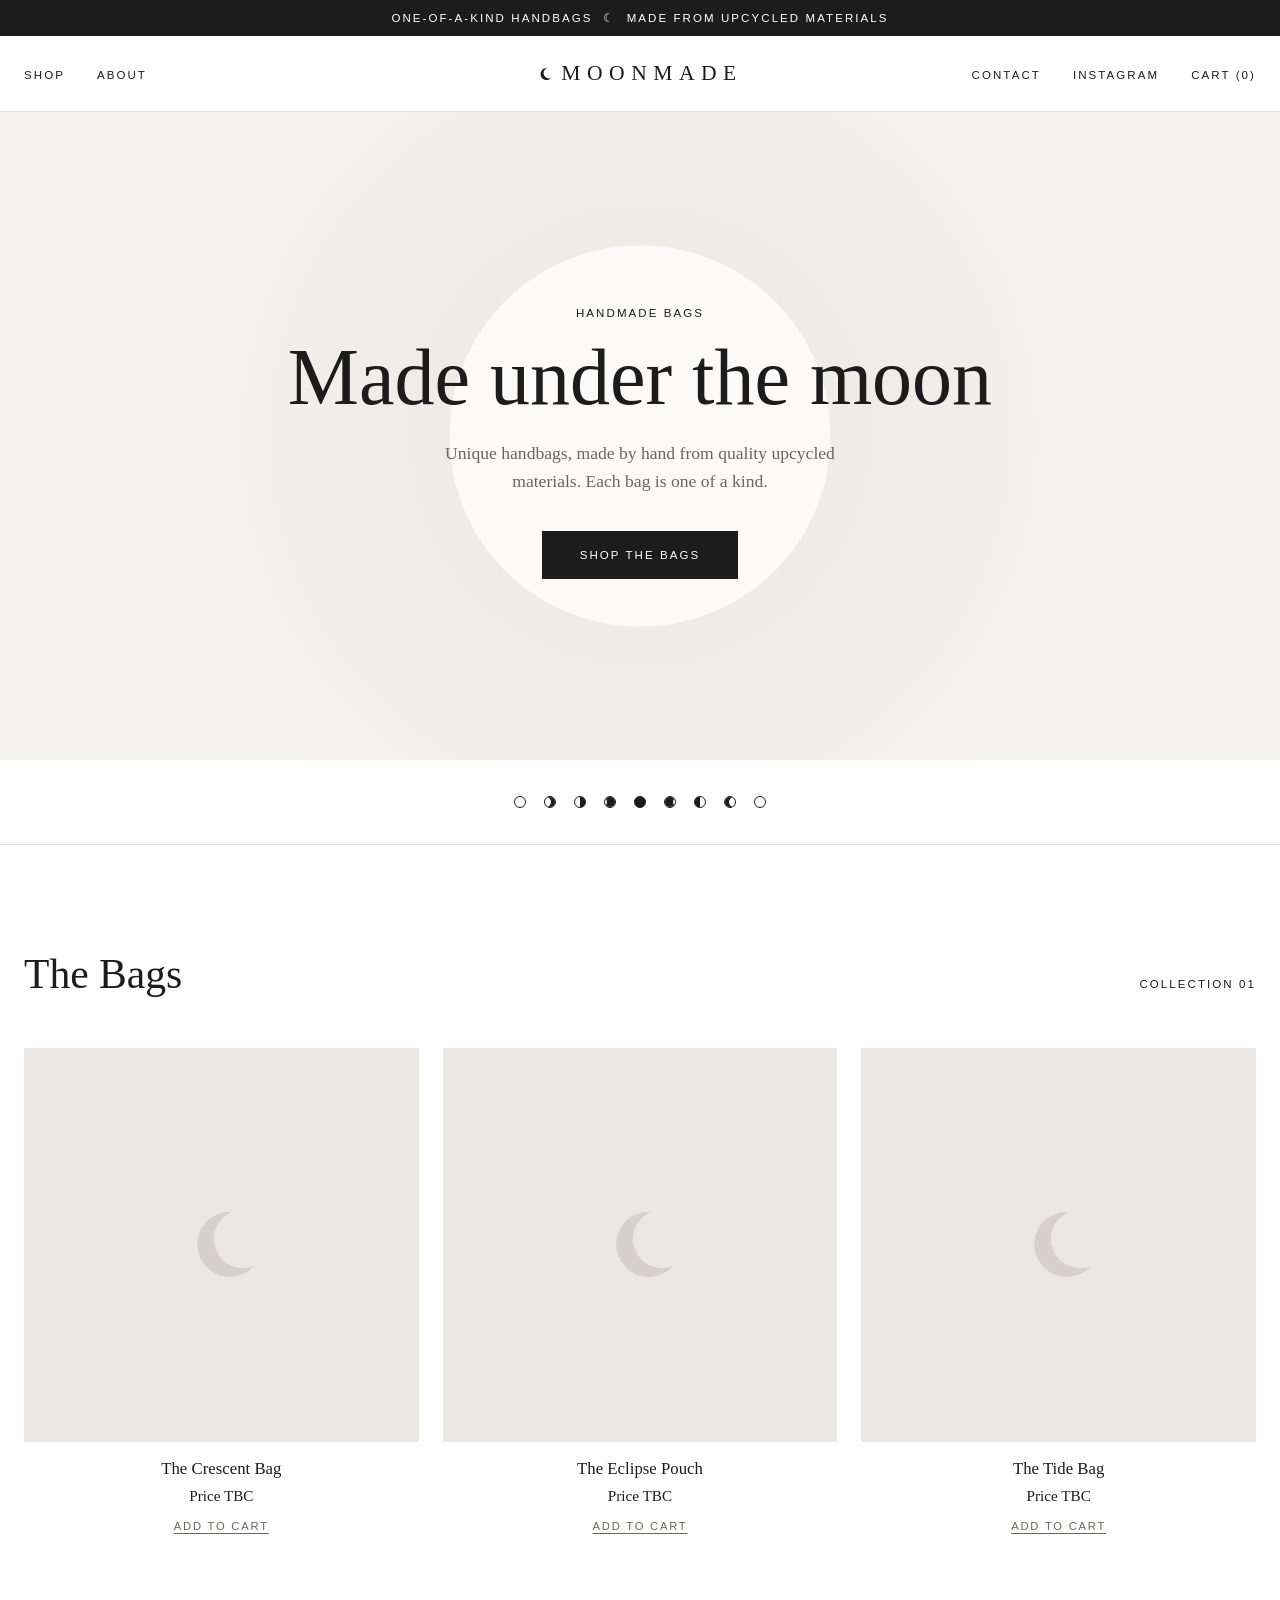
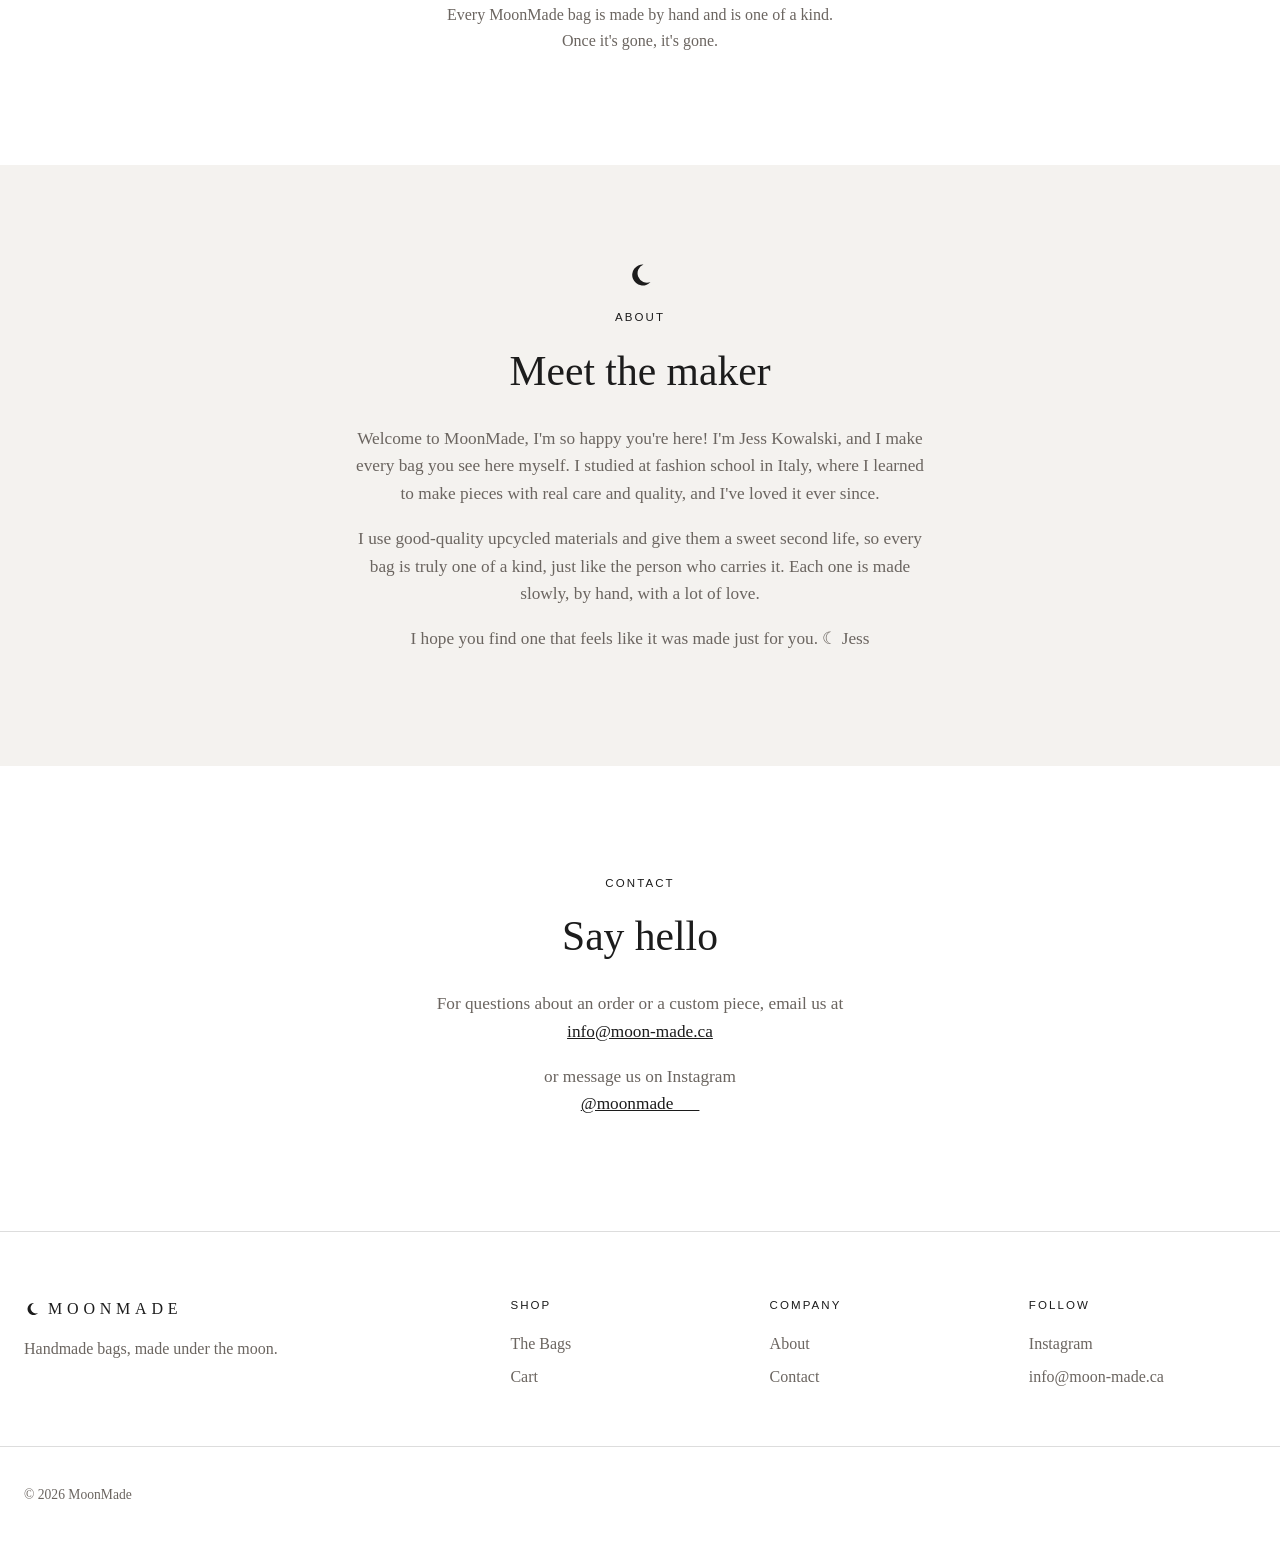
==== index.html @ 8913246e "Make every bag one of a kind with a details pop-up, and add Jess's story - Remove colour options and" ====
<!DOCTYPE html>
<html lang="en">
<head>
  <meta charset="UTF-8">
  <meta name="viewport" content="width=device-width, initial-scale=1.0">
  <title>MoonMade</title>
  <meta name="description" content="MoonMade — one-of-a-kind handbags, made by hand by Jess Kowalski from quality upcycled materials.">
  <link rel="icon" href="data:image/svg+xml,<svg xmlns='http://www.w3.org/2000/svg' viewBox='0 0 32 32'><path d='M20 4a12 12 0 1 0 8 20A10 10 0 0 1 20 4z' fill='%231c1c1c'/></svg>">
  <link rel="stylesheet" href="style.css">
</head>
<body>
  <!-- Reusable crescent moon shape -->
  <svg width="0" height="0" style="position:absolute" aria-hidden="true">
    <symbol id="moon" viewBox="0 0 32 32"><path d="M20 4a12 12 0 1 0 8 20A10 10 0 0 1 20 4z"/></symbol>
  </svg>

  <div class="announcement">One-of-a-kind handbags &nbsp;☾&nbsp; Made from upcycled materials</div>

  <header class="site-header">
    <div class="container nav">
      <nav class="nav-left">
        <a href="#shop">Shop</a>
        <a href="#about">About</a>
      </nav>
      <a href="#" class="logo" aria-label="MoonMade home">
        <svg class="logo-moon"><use href="#moon"/></svg>MOONMADE
      </a>
      <nav class="nav-right">
        <a href="#contact">Contact</a>
        <a href="https://www.instagram.com/moonmade___/" target="_blank" rel="noopener">Instagram</a>
        <a href="#" class="cart-link" data-cart-open>Cart (<span data-cart-count>0</span>)</a>
      </nav>
    </div>
  </header>

  <main>
    <section class="hero">
      <div class="hero-inner">
        <p class="eyebrow">Handmade bags</p>
        <h1>Made under the moon</h1>
        <p class="hero-text">Unique handbags, made by hand from quality upcycled materials. Each bag is one of a kind.</p>
        <a href="#shop" class="button">Shop the bags</a>
      </div>
    </section>

    <!-- Moon phase divider -->
    <div class="phases" aria-hidden="true">
      <span class="phase p-new"></span>
      <span class="phase p-crescent"></span>
      <span class="phase p-half"></span>
      <span class="phase p-gibbous"></span>
      <span class="phase p-full"></span>
      <span class="phase p-gibbous r"></span>
      <span class="phase p-half r"></span>
      <span class="phase p-crescent r"></span>
      <span class="phase p-new"></span>
    </div>

    <section id="shop" class="section">
      <div class="container">
        <div class="section-head">
          <h2>The Bags</h2>
          <p class="eyebrow">Collection 01</p>
        </div>

        <!-- The bags are listed in products.js -->
        <div class="products" id="product-grid"></div>

        <p class="shop-note">Every MoonMade bag is made by hand and is one of a kind.<br>Once it's gone, it's gone.</p>
      </div>
    </section>

    <section id="about" class="section alt">
      <div class="container about">
        <svg class="about-moon"><use href="#moon"/></svg>
        <p class="eyebrow">About</p>
        <h2>Meet the maker</h2>
        <p>Welcome to MoonMade, I'm so happy you're here! I'm Jess Kowalski, and I make every bag you see here myself. I studied at fashion school in Italy, where I learned to make pieces with real care and quality, and I've loved it ever since.</p>
        <p>I use good-quality upcycled materials and give them a sweet second life, so every bag is truly one of a kind, just like the person who carries it. Each one is made slowly, by hand, with a lot of love.</p>
        <p>I hope you find one that feels like it was made just for you. ☾ Jess</p>
      </div>
    </section>

    <section id="contact" class="section">
      <div class="container contact">
        <p class="eyebrow">Contact</p>
        <h2>Say hello</h2>
        <p>For questions about an order or a custom piece, email us at<br>
          <a href="mailto:info@moon-made.ca">info@moon-made.ca</a></p>
        <p>or message us on Instagram<br>
          <a href="https://www.instagram.com/moonmade___/" target="_blank" rel="noopener">@moonmade___</a></p>
      </div>
    </section>
  </main>

  <footer class="site-footer">
    <div class="container footer-grid">
      <div>
        <a href="#" class="logo small"><svg class="logo-moon"><use href="#moon"/></svg>MOONMADE</a>
        <p class="footer-text">Handmade bags, made under the moon.</p>
      </div>
      <div>
        <h4>Shop</h4>
        <a href="#shop">The Bags</a>
        <a href="#" data-cart-open>Cart</a>
      </div>
      <div>
        <h4>Company</h4>
        <a href="#about">About</a>
        <a href="#contact">Contact</a>
      </div>
      <div>
        <h4>Follow</h4>
        <a href="https://www.instagram.com/moonmade___/" target="_blank" rel="noopener">Instagram</a>
        <a href="mailto:info@moon-made.ca">info@moon-made.ca</a>
      </div>
    </div>
    <div class="container footer-bottom">
      <p>&copy; <span id="year"></span> MoonMade</p>
    </div>
  </footer>

  <script src="products.js"></script>
  <script src="cart.js"></script>
  <script>document.getElementById('year').textContent = new Date().getFullYear();</script>
</body>
</html>
---- style.css ----
/* ---- Brand colors & fonts: change these to restyle the whole site ---- */
:root {
  --color-bg: #ffffff;
  --color-alt-bg: #f4f2ef;
  --color-text: #1c1c1c;
  --color-muted: #6b6560;
  --color-border: #dddddd;
  --color-placeholder: #ebe8e4;
  --font-serif: "Times New Roman", Times, serif;
  --font-sans: "Helvetica Neue", Arial, sans-serif;
  --max-width: 1280px;
}

* { box-sizing: border-box; }
[hidden] { display: none !important; }
html { scroll-behavior: smooth; }

body {
  margin: 0;
  font-family: var(--font-serif);
  color: var(--color-text);
  background: var(--color-bg);
  line-height: 1.6;
  -webkit-font-smoothing: antialiased;
}

a { color: inherit; }
h1, h2, h3 { font-weight: 400; }

.container {
  max-width: var(--max-width);
  margin: 0 auto;
  padding: 0 24px;
}

/* Small uppercase labels */
.eyebrow,
.announcement,
nav a,
.button,
.site-footer h4 {
  font-family: var(--font-sans);
  font-size: 0.72rem;
  text-transform: uppercase;
  letter-spacing: 0.18em;
}

.announcement {
  background: var(--color-text);
  color: #fff;
  text-align: center;
  padding: 9px 16px;
}

/* ---- Header ---- */
.site-header {
  position: sticky;
  top: 0;
  z-index: 10;
  background: var(--color-bg);
  border-bottom: 1px solid var(--color-border);
}

.nav {
  display: grid;
  grid-template-columns: 1fr auto 1fr;
  align-items: center;
  padding-top: 20px;
  padding-bottom: 20px;
}
.nav-right { justify-self: end; }

nav a {
  text-decoration: none;
  margin-right: 28px;
}
.nav-right a { margin-right: 0; margin-left: 28px; }
nav a:hover { opacity: 0.6; }

.logo {
  display: inline-flex;
  align-items: center;
  gap: 8px;
  font-size: 1.35rem;
  letter-spacing: 0.3em;
  text-decoration: none;
}
.logo-moon { width: 16px; height: 16px; fill: currentColor; }
.logo.small { font-size: 1rem; }

/* ---- Hero ---- */
.hero {
  min-height: min(72vh, 680px);
  display: flex;
  align-items: center;
  justify-content: center;
  text-align: center;
  padding: 80px 24px;
  background:
    radial-gradient(circle at 50% 50%, #fbfaf8 0 190px, transparent 191px),
    radial-gradient(circle at 50% 50%, #efece7 0 30%, var(--color-alt-bg) 70%);
}
.hero h1 {
  font-size: clamp(2.6rem, 7vw, 5rem);
  line-height: 1.05;
  margin: 12px 0 20px;
}
.hero-text {
  color: var(--color-muted);
  font-size: 1.1rem;
  margin: 0 auto 36px;
  max-width: 420px;
}

.button {
  display: inline-block;
  padding: 15px 38px;
  background: var(--color-text);
  color: #fff;
  text-decoration: none;
  transition: opacity 0.2s;
}
.button:hover { opacity: 0.8; }

/* ---- Moon phases divider ---- */
.phases {
  display: flex;
  justify-content: center;
  gap: 18px;
  padding: 36px 16px;
  border-bottom: 1px solid var(--color-border);
}
.phase {
  width: 12px;
  height: 12px;
  border-radius: 50%;
  border: 1px solid var(--color-text);
}
.p-full { background: var(--color-text); }
.p-half { background: linear-gradient(90deg, transparent 50%, var(--color-text) 50%); }
.p-crescent { box-shadow: inset -4px 0 0 var(--color-text); }
.p-gibbous { box-shadow: inset -8px 0 0 var(--color-text); }
.p-half.r { background: linear-gradient(90deg, var(--color-text) 50%, transparent 50%); }
.p-crescent.r { box-shadow: inset 4px 0 0 var(--color-text); }
.p-gibbous.r { box-shadow: inset 8px 0 0 var(--color-text); }

/* ---- Sections ---- */
.section { padding: 96px 0; }
.section.alt { background: var(--color-alt-bg); }
.section h2 { font-size: clamp(1.8rem, 4vw, 2.6rem); margin: 8px 0 20px; }

.section-head {
  display: flex;
  justify-content: space-between;
  align-items: baseline;
  margin-bottom: 40px;
}
.section-head h2 { margin: 0; }

/* ---- Product grid ---- */
.products {
  display: grid;
  grid-template-columns: repeat(3, 1fr);
  gap: 48px 24px;
}
.product { text-decoration: none; display: block; }

.product-img {
  display: block;
  width: 100%;
  aspect-ratio: 1 / 1;
  object-fit: cover;
  background: var(--color-placeholder);
  transition: opacity 0.3s;
}
.product:hover .product-img { opacity: 0.85; }

.placeholder {
  display: flex;
  align-items: center;
  justify-content: center;
}
.placeholder svg { width: 22%; height: 22%; fill: #d6d1ca; }

.product-info { padding-top: 16px; text-align: center; }
.product-info h3 { line-height: 1.3; }
.product-info h3 { font-size: 1.05rem; margin: 0 0 4px; }
.price { margin: 0; font-size: 0.95rem; }
.variant {
  margin: 4px 0 0;
  font-family: var(--font-sans);
  font-size: 0.72rem;
  color: var(--color-muted);
  letter-spacing: 0.08em;
}

.shop-note {
  text-align: center;
  margin-top: 64px;
  color: var(--color-muted);
}

/* ---- About & Contact ---- */
.about, .contact {
  max-width: 620px;
  text-align: center;
}
.about p:not(.eyebrow), .contact p:not(.eyebrow) { color: var(--color-muted); font-size: 1.08rem; }
.about-moon { width: 28px; height: 28px; fill: var(--color-text); }
.contact a { color: var(--color-text); }

/* ---- Order page ---- */
.checkout { max-width: 1100px; }
.order-head, .order-success { text-align: center; margin-bottom: 56px; }
.order-intro, .order-success p { color: var(--color-muted); font-size: 1.08rem; }

.order-form fieldset {
  border: 0;
  border-top: 1px solid var(--color-border);
  margin: 0 0 40px;
  padding: 28px 0 0;
}
.order-form legend {
  font-family: var(--font-sans);
  font-size: 0.72rem;
  text-transform: uppercase;
  letter-spacing: 0.18em;
  padding-right: 16px;
}

.field { display: block; margin-bottom: 22px; }
.field > span {
  display: block;
  margin-bottom: 8px;
  font-family: var(--font-sans);
  font-size: 0.7rem;
  text-transform: uppercase;
  letter-spacing: 0.14em;
  color: var(--color-muted);
}
.field em { font-style: normal; text-transform: none; letter-spacing: 0; }

.field input,
.field select,
.field textarea {
  width: 100%;
  padding: 13px 14px;
  font: inherit;
  font-size: 1rem;
  color: var(--color-text);
  background: var(--color-bg);
  border: 1px solid var(--color-border);
  border-radius: 0;
  appearance: none;
  -webkit-appearance: none;
}
.field select {
  background-image: url("data:image/svg+xml,<svg xmlns='http://www.w3.org/2000/svg' width='10' height='6'><path d='M0 0l5 6 5-6z' fill='%231c1c1c'/></svg>");
  background-repeat: no-repeat;
  background-position: right 14px center;
  padding-right: 36px;
}
.field textarea { resize: vertical; }
.field input:focus,
.field select:focus,
.field textarea:focus {
  outline: none;
  border-color: var(--color-text);
}
.submitted .field :invalid { border-color: #a4413a; }

.field-row { display: grid; grid-template-columns: 1fr 1fr; gap: 0 20px; }
.field-row.three { grid-template-columns: 2fr 1.5fr 1fr; }

.choice-row { display: flex; gap: 12px; margin-bottom: 24px; flex-wrap: wrap; }
.choice { cursor: pointer; }
.choice input { position: absolute; opacity: 0; }
.choice span {
  display: inline-block;
  padding: 12px 22px;
  border: 1px solid var(--color-border);
  font-family: var(--font-sans);
  font-size: 0.72rem;
  text-transform: uppercase;
  letter-spacing: 0.14em;
}
.choice input:checked + span { border-color: var(--color-text); background: var(--color-text); color: #fff; }
.choice input:focus-visible + span { outline: 2px solid var(--color-text); outline-offset: 2px; }

.honey { position: absolute; left: -9999px; }

.form-error { color: #a4413a; margin: 0 0 20px; }
.order-form .button { width: 100%; }
.order-form .button:disabled { opacity: 0.5; cursor: wait; }

/* ---- Buttons without a box ---- */
button.button { border: 0; cursor: pointer; font-size: 0.72rem; }
.link-btn {
  background: none;
  border: 0;
  padding: 0;
  cursor: pointer;
  font: inherit;
  font-size: 0.85rem;
  color: var(--color-muted);
  text-decoration: underline;
  text-underline-offset: 3px;
}
.link-btn:hover { color: var(--color-text); }
nav a.cart-link { color: var(--color-text); }

/* ---- Shop grid: photo, name, price and a small "add to cart" link ---- */
.product-view {
  position: relative;
  display: block;
  width: 100%;
  padding: 0;
  border: 0;
  background: none;
  cursor: pointer;
}
.product-view:hover .product-img { opacity: 0.85; }
.product-name {
  background: none;
  border: 0;
  padding: 0;
  font: inherit;
  color: inherit;
  cursor: pointer;
}
.product-name:hover { opacity: 0.6; }
.add-link {
  margin-top: 10px;
  font-family: var(--font-sans);
  font-size: 0.7rem;
  text-transform: uppercase;
  letter-spacing: 0.16em;
}
.is-sold .product-img { opacity: 0.55; }
.sold-tag {
  position: absolute;
  top: 14px;
  left: 14px;
  padding: 5px 10px;
  background: var(--color-bg);
  font-family: var(--font-sans);
  font-size: 0.65rem;
  text-transform: uppercase;
  letter-spacing: 0.16em;
}
.sold-label {
  margin: 10px 0 0;
  font-family: var(--font-sans);
  font-size: 0.7rem;
  text-transform: uppercase;
  letter-spacing: 0.16em;
  color: var(--color-muted);
}

/* ---- Bag details pop-up ---- */
.bag-dialog {
  width: min(920px, calc(100% - 32px));
  max-height: calc(100% - 32px);
  padding: 0;
  border: 0;
  color: var(--color-text);
  background: var(--color-bg);
}
.bag-dialog::backdrop { background: rgba(28, 28, 28, 0.35); }
.dialog-close {
  position: absolute;
  top: 12px;
  right: 12px;
  z-index: 1;
  width: 36px;
  height: 36px;
  background: var(--color-bg);
}
.bag-detail {
  display: grid;
  grid-template-columns: 1fr 1fr;
}
.bag-detail-img {
  display: block;
  width: 100%;
  aspect-ratio: 1 / 1;
  object-fit: cover;
  background: var(--color-placeholder);
}
.bag-detail-img.placeholder { display: flex; }
.bag-detail-info {
  display: flex;
  flex-direction: column;
  justify-content: center;
  padding: 48px 40px;
}
.bag-detail-info .eyebrow { margin: 0; color: var(--color-muted); }
.bag-detail-info h2 { font-size: clamp(1.6rem, 3vw, 2.2rem); margin: 8px 0 6px; }
.bag-description { color: var(--color-muted); margin: 20px 0 28px; }
.bag-detail-info .add-btn { width: 100%; padding: 15px 20px; text-align: center; }
.bag-note { margin: 16px 0 0; font-size: 0.85rem; color: var(--color-muted); }

/* ---- Cart drawer ---- */
.drawer-overlay {
  position: fixed;
  inset: 0;
  z-index: 50;
  background: rgba(28, 28, 28, 0.35);
  opacity: 0;
  visibility: hidden;
  transition: opacity 0.3s, visibility 0.3s;
}
.cart-drawer {
  position: fixed;
  top: 0;
  right: 0;
  bottom: 0;
  z-index: 51;
  width: min(420px, 100%);
  display: flex;
  flex-direction: column;
  background: var(--color-bg);
  transform: translateX(100%);
  visibility: hidden;
  transition: transform 0.35s ease, visibility 0.35s;
}
.cart-open { overflow: hidden; }
.cart-open .drawer-overlay { opacity: 1; visibility: visible; }
.cart-open .cart-drawer { transform: none; visibility: visible; }

.drawer-head {
  display: flex;
  justify-content: space-between;
  align-items: center;
  padding: 20px 24px;
  border-bottom: 1px solid var(--color-border);
}
.drawer-head .eyebrow { margin: 0; }
.drawer-close {
  background: none;
  border: 0;
  font-size: 1.8rem;
  line-height: 1;
  cursor: pointer;
  color: var(--color-text);
}
.drawer-body { flex: 1; overflow-y: auto; padding: 0 24px; }
.drawer-foot { padding: 24px; border-top: 1px solid var(--color-border); }
.drawer-foot .button { display: block; text-align: center; }
.drawer-note { color: var(--color-muted); font-size: 0.85rem; margin: 6px 0 20px; }

.subtotal {
  display: flex;
  justify-content: space-between;
  align-items: baseline;
  font-size: 1.1rem;
}

.cart-line {
  display: grid;
  grid-template-columns: 80px 1fr auto;
  gap: 16px;
  padding: 20px 0;
  border-bottom: 1px solid var(--color-border);
}
.cart-thumb {
  display: block;
  width: 80px;
  aspect-ratio: 1 / 1;
  object-fit: cover;
  background: var(--color-placeholder);
}
.cart-thumb.placeholder { display: flex; }
.cart-thumb.placeholder svg { width: 30%; height: 30%; fill: #d6d1ca; }
.cart-line p { margin: 0; }
.cart-line-name { font-size: 1rem; }
.cart-line-end { display: flex; flex-direction: column; align-items: flex-end; justify-content: space-between; }


.cart-empty {
  display: flex;
  flex-direction: column;
  align-items: center;
  gap: 4px;
  padding: 80px 0;
  color: var(--color-muted);
}
.cart-empty svg { width: 28px; height: 28px; fill: #d6d1ca; }
.cart-empty.page .button { margin-top: 16px; }

/* ---- Checkout ---- */
.checkout-grid {
  display: grid;
  grid-template-columns: 1fr 380px;
  gap: 64px;
  align-items: start;
}
.order-summary {
  position: sticky;
  top: 110px;
  background: var(--color-alt-bg);
  padding: 28px;
}
.order-summary > .eyebrow { margin: 0 0 8px; }
.order-summary .subtotal { padding-top: 20px; }
.summary-line {
  display: grid;
  grid-template-columns: 64px 1fr auto;
  gap: 14px;
  align-items: center;
  padding: 14px 0;
  border-bottom: 1px solid var(--color-border);
}
.summary-line p { margin: 0; }
.summary-thumb .cart-thumb { width: 64px; }

/* ---- Footer ---- */
.site-footer {
  border-top: 1px solid var(--color-border);
  padding: 64px 0 24px;
}
.footer-grid {
  display: grid;
  grid-template-columns: 2fr 1fr 1fr 1fr;
  gap: 32px;
}
.site-footer h4 { margin: 0 0 16px; font-weight: 400; }
.site-footer a:not(.logo) {
  display: block;
  text-decoration: none;
  color: var(--color-muted);
  margin-bottom: 8px;
}
.site-footer a:hover { color: var(--color-text); }
.footer-text { color: var(--color-muted); margin-top: 12px; }
.footer-bottom {
  margin-top: 48px;
  padding-top: 24px;
  border-top: 1px solid var(--color-border);
  font-size: 0.85rem;
  color: var(--color-muted);
}

/* ---- Mobile ---- */
@media (max-width: 800px) {
  .products { grid-template-columns: repeat(2, 1fr); gap: 36px 16px; }
  .footer-grid { grid-template-columns: 1fr 1fr; }
  .checkout-grid { grid-template-columns: 1fr; gap: 40px; }
  .order-summary { position: static; order: -1; }
}
@media (max-width: 600px) {
  .nav { grid-template-columns: 1fr; justify-items: center; gap: 14px; }
  .logo { order: -1; }
  .nav-right { justify-self: center; }
  nav a { margin: 0 12px; }
  .nav-right a { margin: 0 12px; }
  .section { padding: 64px 0; }
  .section-head { flex-direction: column; gap: 4px; }
  .phases { gap: 10px; }
  .field-row, .field-row.three { grid-template-columns: 1fr; }
  .bag-detail { grid-template-columns: 1fr; }
  .bag-detail-info { padding: 28px 24px 32px; }
}
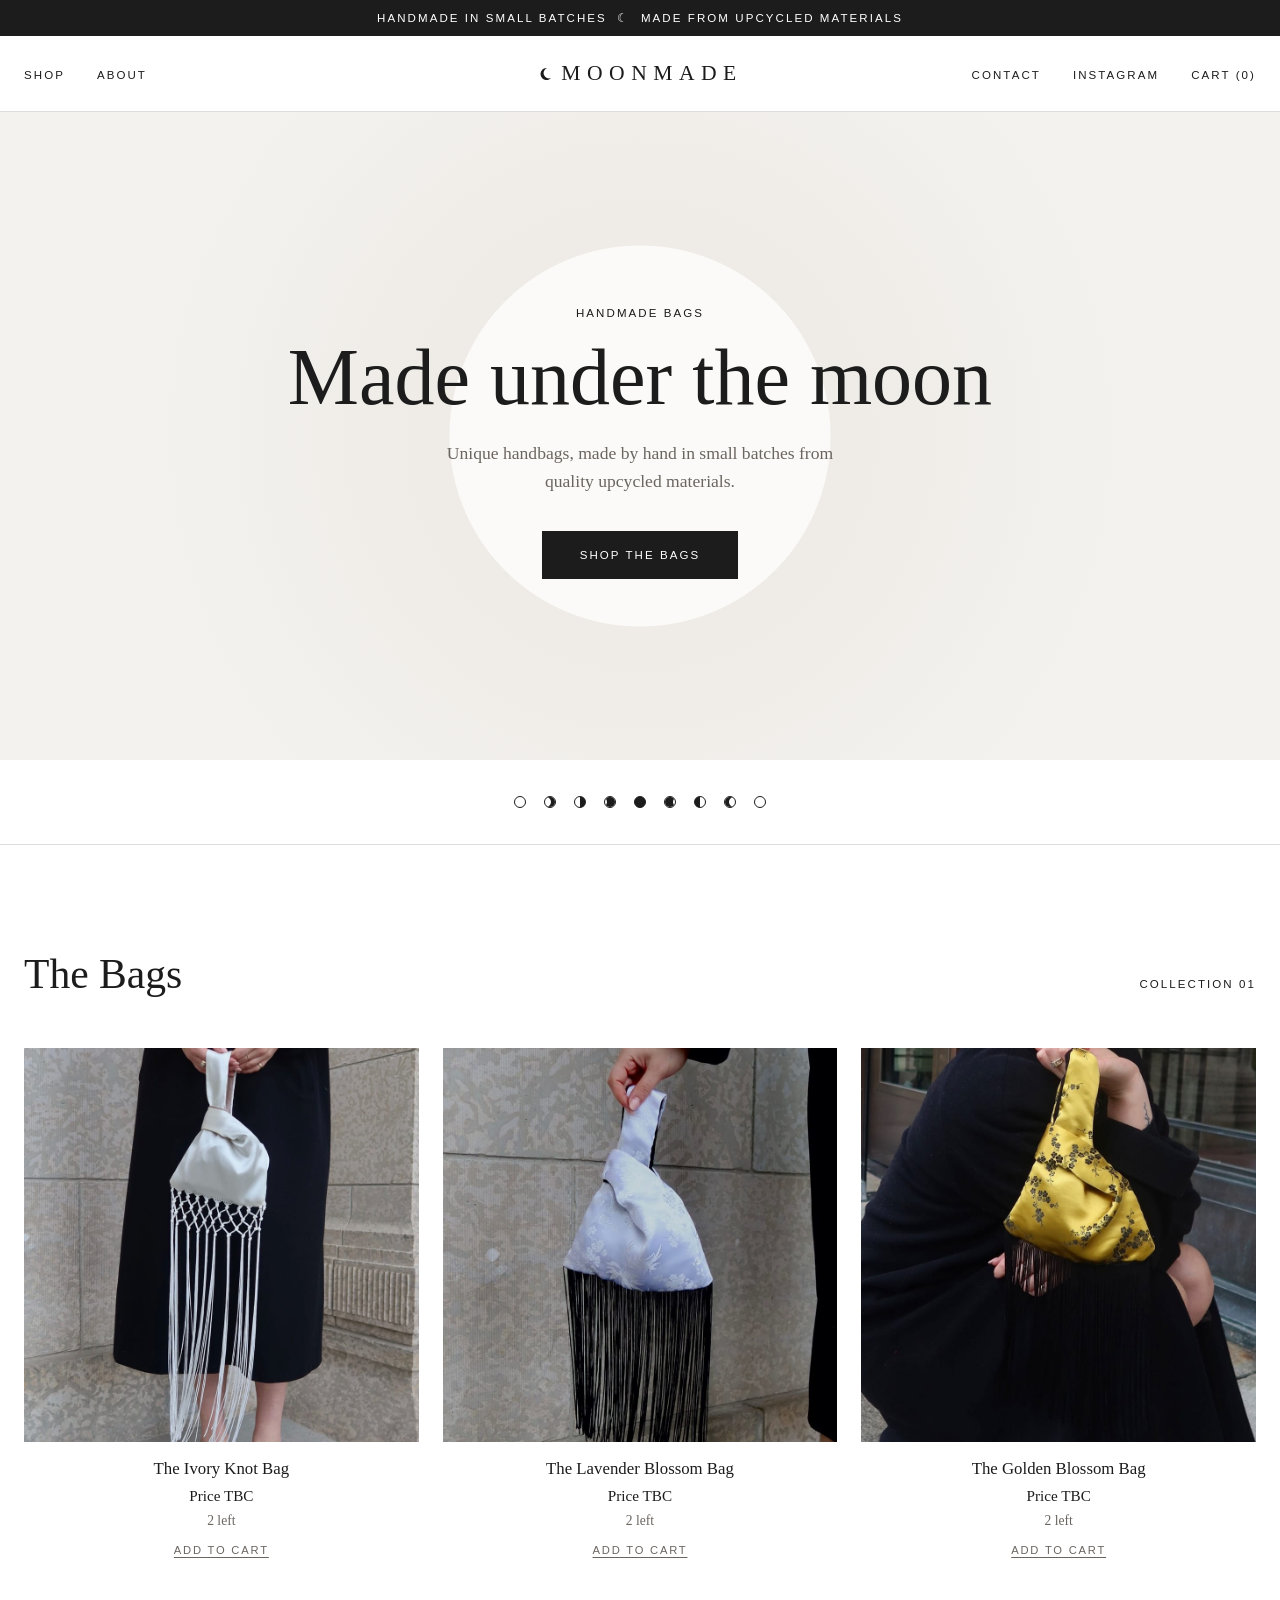
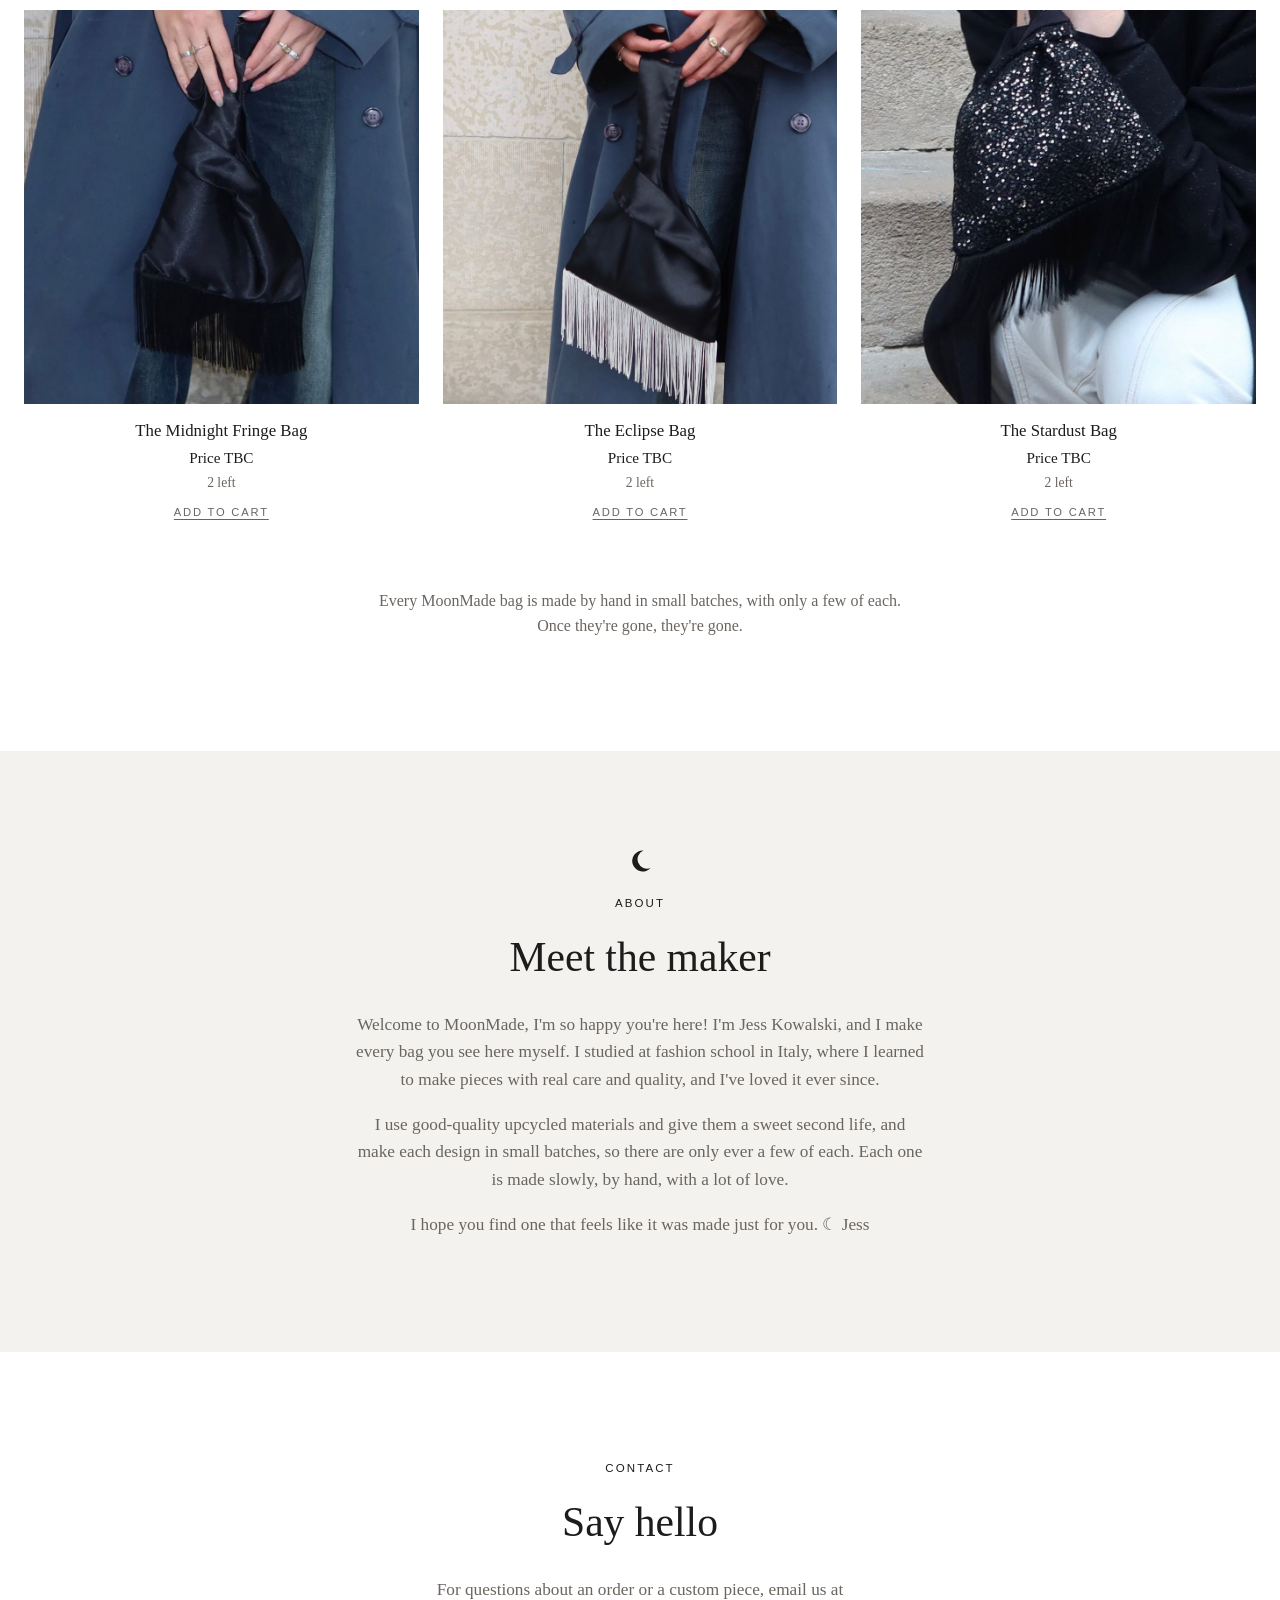
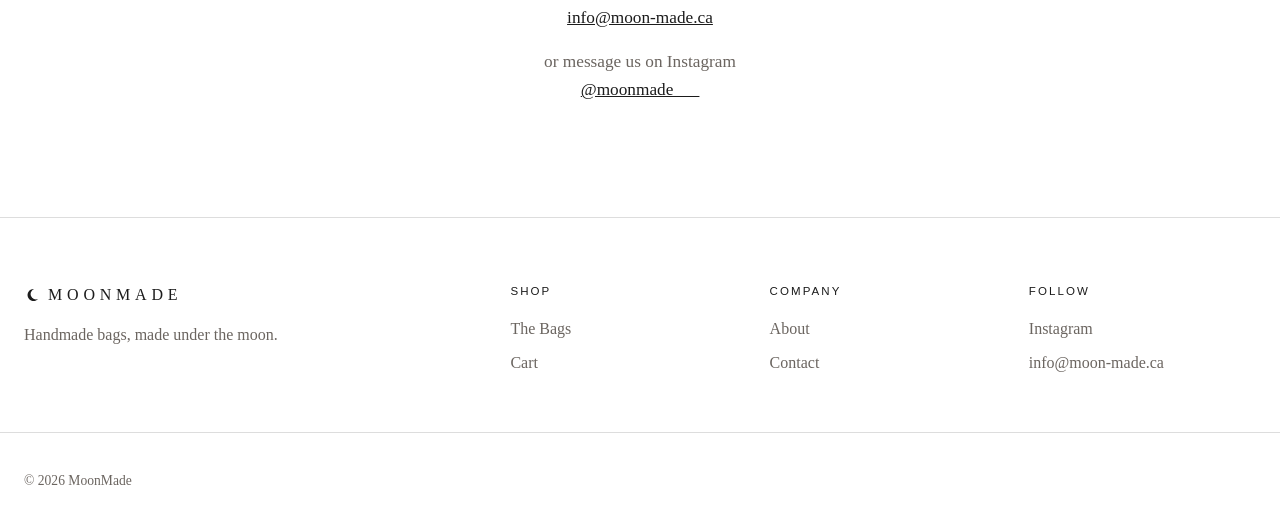
==== commit 46971916: "Add the six real bags with photos, stock counts and a photo gallery - Replace placeholder bags with " ====
--- a/index.html
+++ b/index.html
@@ -4,7 +4,7 @@
   <meta charset="UTF-8">
   <meta name="viewport" content="width=device-width, initial-scale=1.0">
   <title>MoonMade</title>
-  <meta name="description" content="MoonMade — one-of-a-kind handbags, made by hand by Jess Kowalski from quality upcycled materials.">
+  <meta name="description" content="MoonMade — handbags made by hand in small batches by Jess Kowalski, from quality upcycled materials.">
   <link rel="icon" href="data:image/svg+xml,<svg xmlns='http://www.w3.org/2000/svg' viewBox='0 0 32 32'><path d='M20 4a12 12 0 1 0 8 20A10 10 0 0 1 20 4z' fill='%231c1c1c'/></svg>">
   <link rel="stylesheet" href="style.css">
 </head>
@@ -14,7 +14,7 @@
     <symbol id="moon" viewBox="0 0 32 32"><path d="M20 4a12 12 0 1 0 8 20A10 10 0 0 1 20 4z"/></symbol>
   </svg>
 
-  <div class="announcement">One-of-a-kind handbags &nbsp;☾&nbsp; Made from upcycled materials</div>
+  <div class="announcement">Handmade in small batches &nbsp;☾&nbsp; Made from upcycled materials</div>
 
   <header class="site-header">
     <div class="container nav">
@@ -38,7 +38,7 @@
       <div class="hero-inner">
         <p class="eyebrow">Handmade bags</p>
         <h1>Made under the moon</h1>
-        <p class="hero-text">Unique handbags, made by hand from quality upcycled materials. Each bag is one of a kind.</p>
+        <p class="hero-text">Unique handbags, made by hand in small batches from quality upcycled materials.</p>
         <a href="#shop" class="button">Shop the bags</a>
       </div>
     </section>
@@ -66,7 +66,7 @@
         <!-- The bags are listed in products.js -->
         <div class="products" id="product-grid"></div>
 
-        <p class="shop-note">Every MoonMade bag is made by hand and is one of a kind.<br>Once it's gone, it's gone.</p>
+        <p class="shop-note">Every MoonMade bag is made by hand in small batches, with only a few of each.<br>Once they're gone, they're gone.</p>
       </div>
     </section>
 
@@ -76,7 +76,7 @@
         <p class="eyebrow">About</p>
         <h2>Meet the maker</h2>
         <p>Welcome to MoonMade, I'm so happy you're here! I'm Jess Kowalski, and I make every bag you see here myself. I studied at fashion school in Italy, where I learned to make pieces with real care and quality, and I've loved it ever since.</p>
-        <p>I use good-quality upcycled materials and give them a sweet second life, so every bag is truly one of a kind, just like the person who carries it. Each one is made slowly, by hand, with a lot of love.</p>
+        <p>I use good-quality upcycled materials and give them a sweet second life, and make each design in small batches, so there are only ever a few of each. Each one is made slowly, by hand, with a lot of love.</p>
         <p>I hope you find one that feels like it was made just for you. ☾ Jess</p>
       </div>
     </section>
--- a/style.css
+++ b/style.css
@@ -348,6 +348,11 @@
   text-transform: uppercase;
   letter-spacing: 0.16em;
 }
+.stock-note {
+  margin: 2px 0 0;
+  font-size: 0.85rem;
+  color: var(--color-muted);
+}
 .sold-label {
   margin: 10px 0 0;
   font-family: var(--font-sans);
@@ -366,8 +371,11 @@
   color: var(--color-text);
   background: var(--color-bg);
 }
+/* The pop-up stays put and only its contents scroll, so the close button is always visible */
+.bag-dialog[open] { overflow: hidden; }
+.bag-dialog .bag-detail { max-height: calc(100vh - 32px); max-height: calc(100dvh - 32px); overflow-y: auto; }
 .bag-dialog::backdrop { background: rgba(28, 28, 28, 0.35); }
-.dialog-close {
+.bag-dialog .dialog-close {
   position: absolute;
   top: 12px;
   right: 12px;
@@ -383,11 +391,23 @@
 .bag-detail-img {
   display: block;
   width: 100%;
-  aspect-ratio: 1 / 1;
+  aspect-ratio: 4 / 5;
   object-fit: cover;
   background: var(--color-placeholder);
 }
 .bag-detail-img.placeholder { display: flex; }
+.bag-thumbs { display: flex; gap: 8px; padding: 8px; }
+.bag-thumb {
+  width: 56px;
+  padding: 0;
+  border: 1px solid transparent;
+  background: none;
+  cursor: pointer;
+  opacity: 0.6;
+}
+.bag-thumb img { display: block; width: 100%; aspect-ratio: 4 / 5; object-fit: cover; }
+.bag-thumb.active, .bag-thumb:hover { opacity: 1; }
+.bag-thumb.active { border-color: var(--color-text); }
 .bag-detail-info {
   display: flex;
   flex-direction: column;
@@ -476,6 +496,25 @@
 .cart-line-name { font-size: 1rem; }
 .cart-line-end { display: flex; flex-direction: column; align-items: flex-end; justify-content: space-between; }
 
+.qty {
+  display: inline-flex;
+  align-items: center;
+  margin-top: 10px;
+  border: 1px solid var(--color-border);
+}
+.qty button {
+  width: 30px;
+  height: 30px;
+  background: none;
+  border: 0;
+  cursor: pointer;
+  font-size: 1rem;
+  color: var(--color-text);
+}
+.qty button:disabled { color: var(--color-border); cursor: default; }
+.qty span { min-width: 24px; text-align: center; font-size: 0.9rem; }
+.cart-line-info .variant { margin-top: 6px; }
+
 
 .cart-empty {
   display: flex;
@@ -512,7 +551,23 @@
   border-bottom: 1px solid var(--color-border);
 }
 .summary-line p { margin: 0; }
+.summary-thumb { position: relative; }
 .summary-thumb .cart-thumb { width: 64px; }
+.badge {
+  position: absolute;
+  top: -8px;
+  right: -8px;
+  min-width: 20px;
+  height: 20px;
+  padding: 0 5px;
+  border-radius: 10px;
+  background: var(--color-text);
+  color: #fff;
+  font-family: var(--font-sans);
+  font-size: 0.7rem;
+  line-height: 20px;
+  text-align: center;
+}
 
 /* ---- Footer ---- */
 .site-footer {
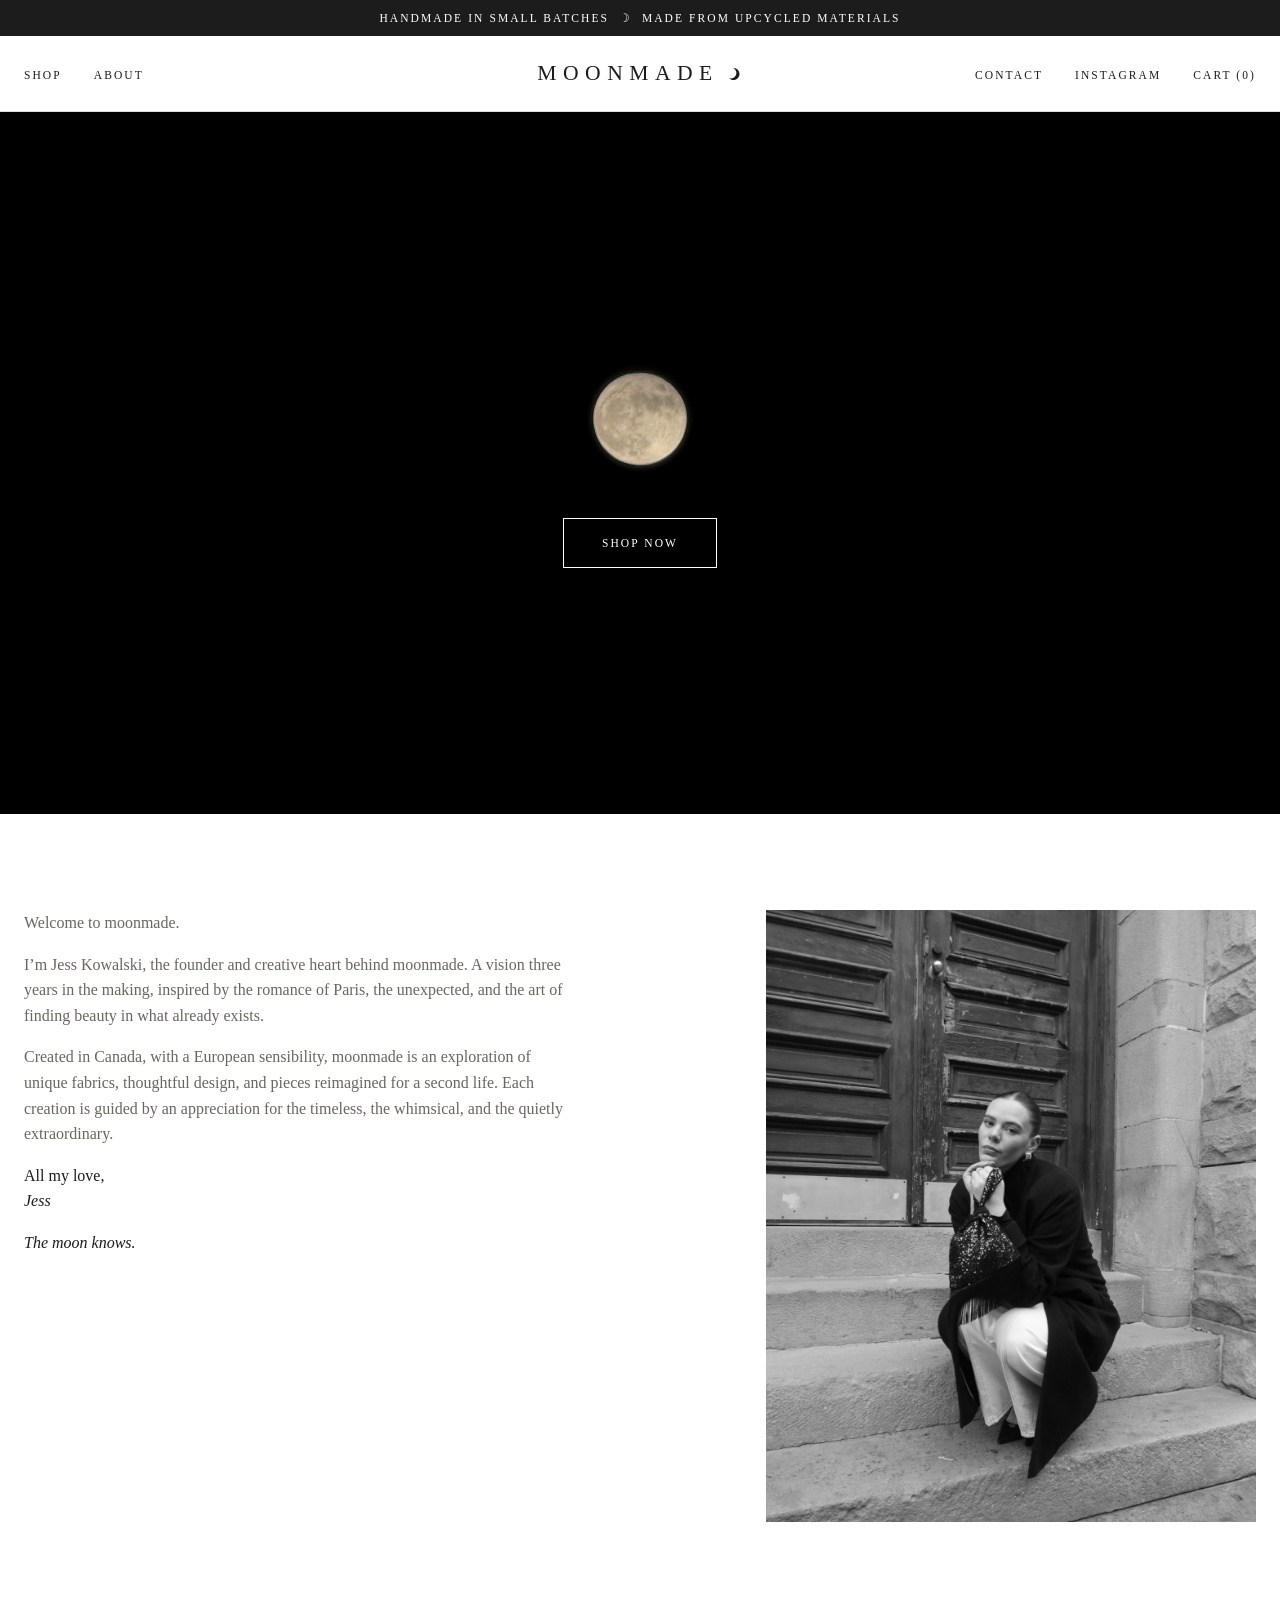
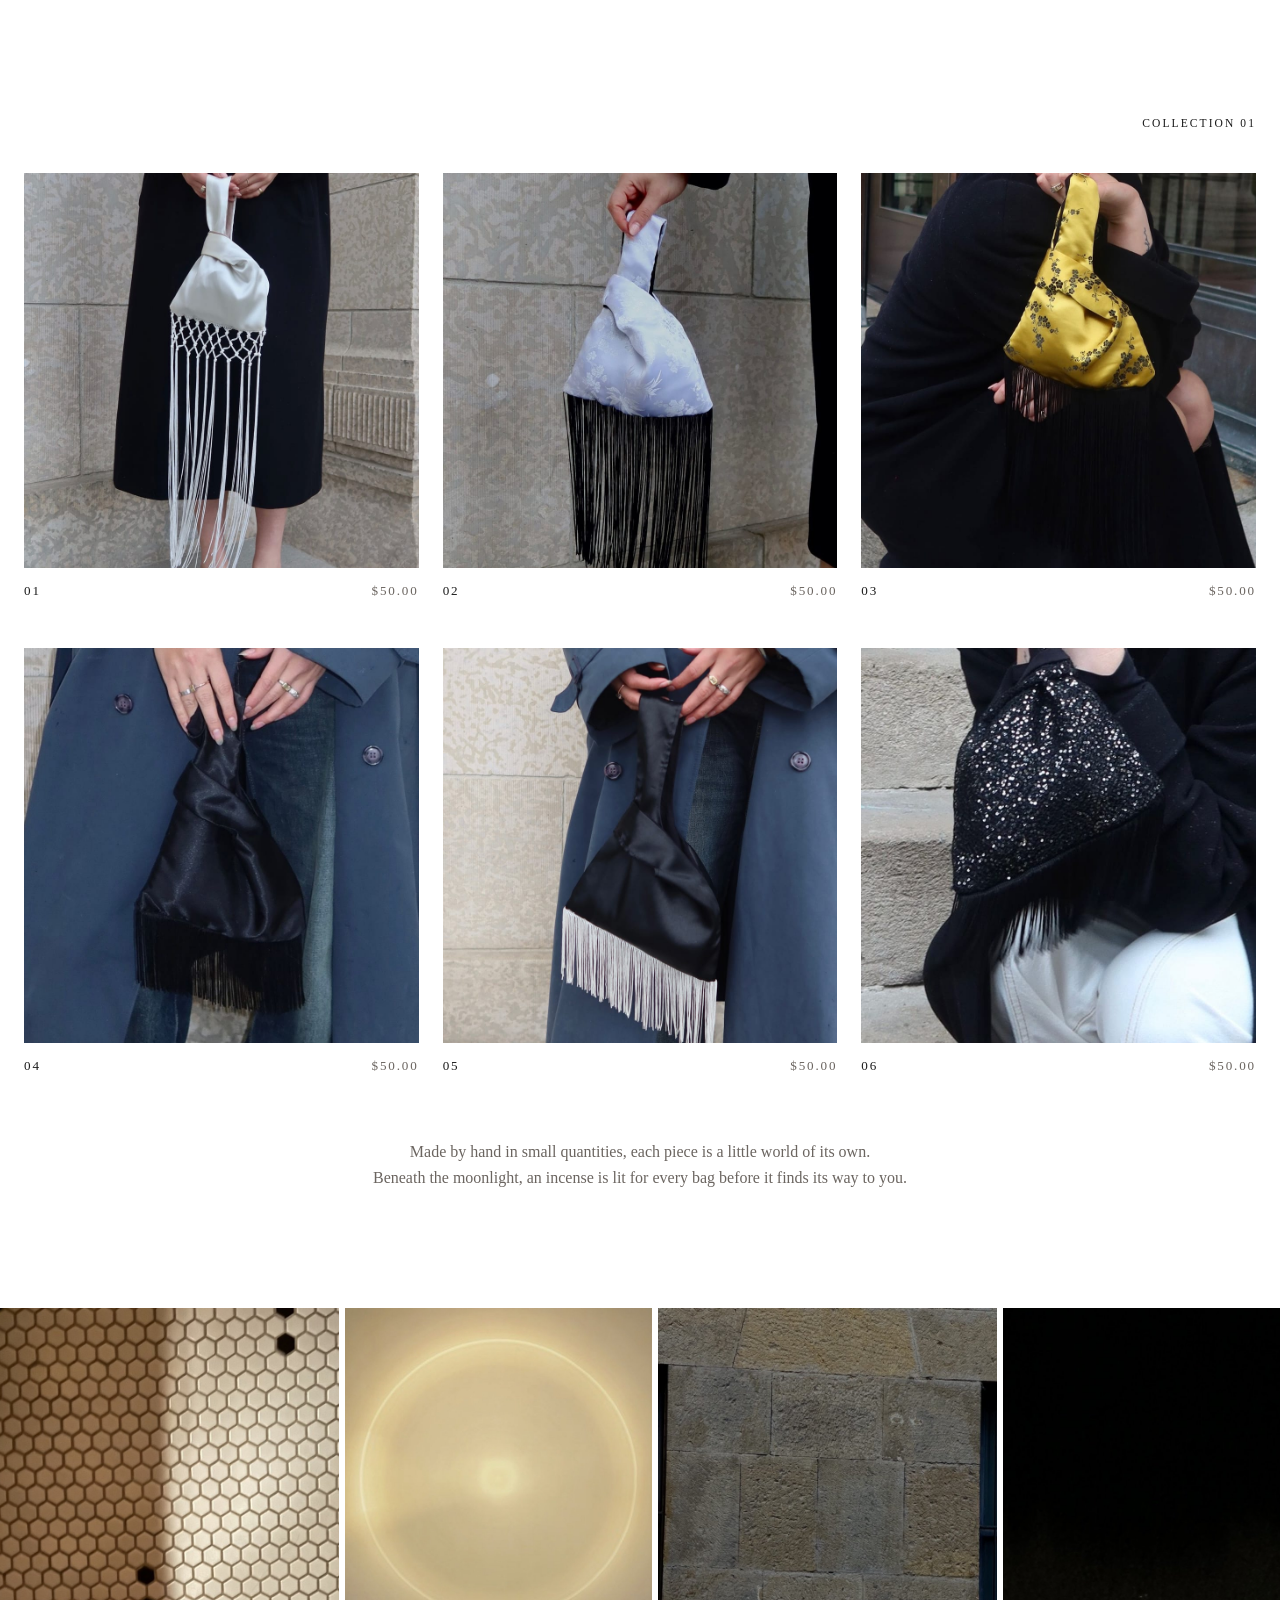
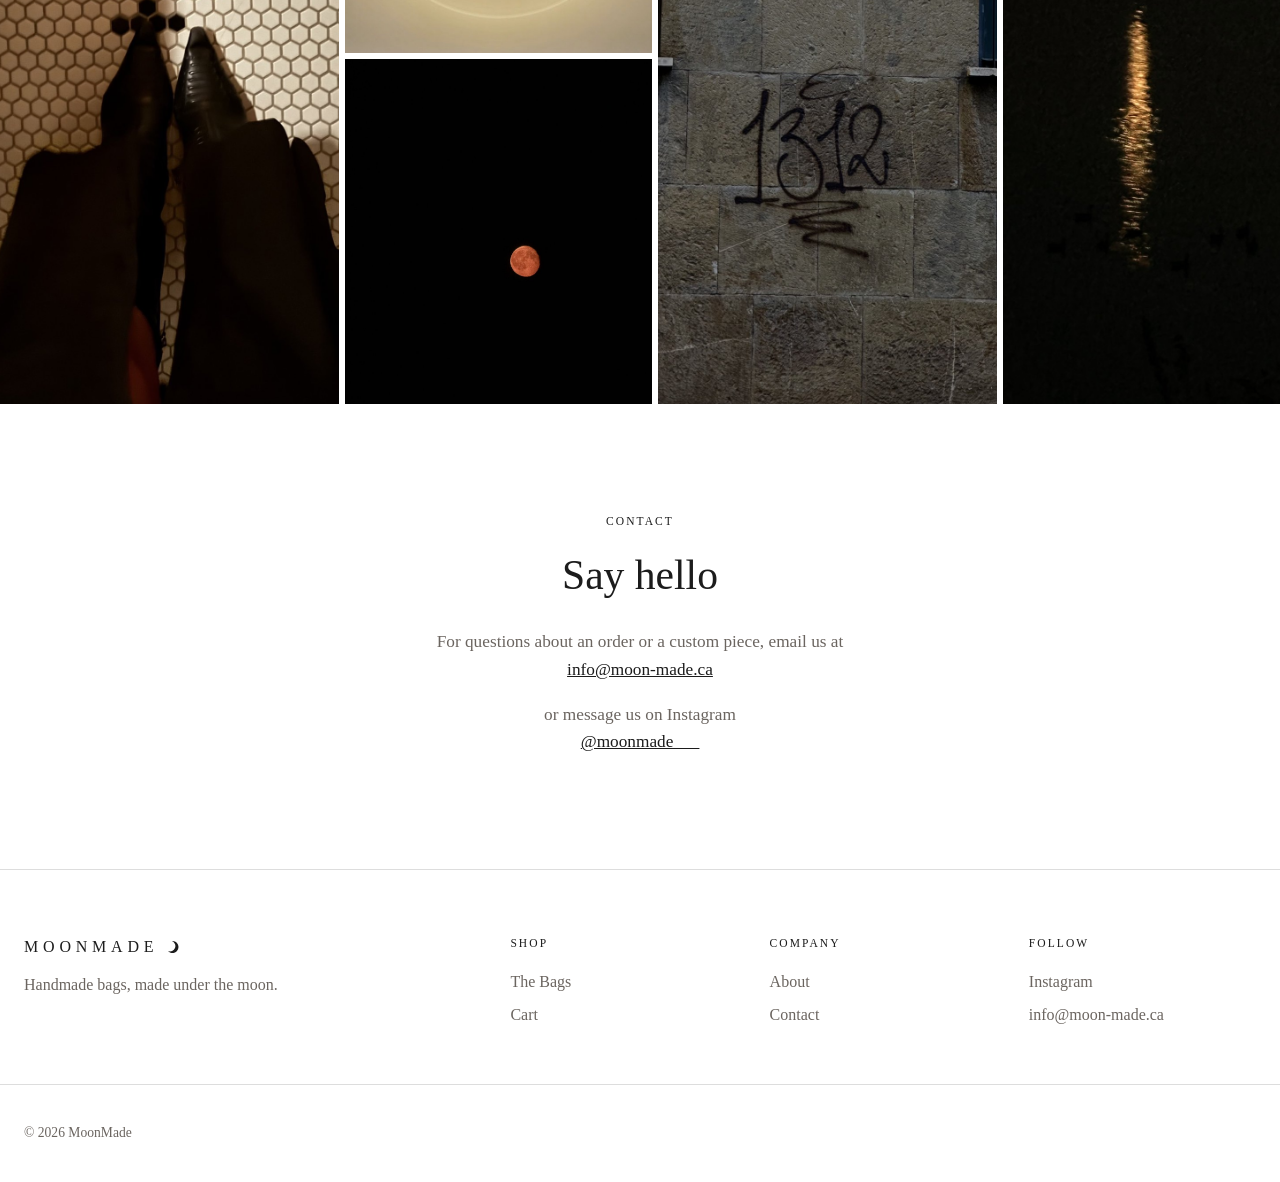
==== commit 4c54c833: "Redesign: moon landing, Jess's note, numbered bags and photo collage - Landing is now black with the" ====
--- a/index.html
+++ b/index.html
@@ -5,16 +5,16 @@
   <meta name="viewport" content="width=device-width, initial-scale=1.0">
   <title>MoonMade</title>
   <meta name="description" content="MoonMade — handbags made by hand in small batches by Jess Kowalski, from quality upcycled materials.">
-  <link rel="icon" href="data:image/svg+xml,<svg xmlns='http://www.w3.org/2000/svg' viewBox='0 0 32 32'><path d='M20 4a12 12 0 1 0 8 20A10 10 0 0 1 20 4z' fill='%231c1c1c'/></svg>">
+  <link rel="icon" href="data:image/svg+xml,<svg xmlns='http://www.w3.org/2000/svg' viewBox='0 0 32 32'><path d='M12 4a12 12 0 1 1 -8 20A10 10 0 0 0 12 4z' fill='%231c1c1c'/></svg>">
   <link rel="stylesheet" href="style.css">
 </head>
 <body>
   <!-- Reusable crescent moon shape -->
   <svg width="0" height="0" style="position:absolute" aria-hidden="true">
-    <symbol id="moon" viewBox="0 0 32 32"><path d="M20 4a12 12 0 1 0 8 20A10 10 0 0 1 20 4z"/></symbol>
+    <symbol id="moon" viewBox="0 0 32 32"><path d="M12 4a12 12 0 1 1 -8 20A10 10 0 0 0 12 4z"/></symbol>
   </svg>
 
-  <div class="announcement">Handmade in small batches &nbsp;☾&nbsp; Made from upcycled materials</div>
+  <div class="announcement">Handmade in small batches &nbsp;☽&nbsp; Made from upcycled materials</div>
 
   <header class="site-header">
     <div class="container nav">
@@ -23,7 +23,7 @@
         <a href="#about">About</a>
       </nav>
       <a href="#" class="logo" aria-label="MoonMade home">
-        <svg class="logo-moon"><use href="#moon"/></svg>MOONMADE
+        MOONMADE<svg class="logo-moon"><use href="#moon"/></svg>
       </a>
       <nav class="nav-right">
         <a href="#contact">Contact</a>
@@ -36,49 +36,48 @@
   <main>
     <section class="hero">
       <div class="hero-inner">
-        <p class="eyebrow">Handmade bags</p>
-        <h1>Made under the moon</h1>
-        <p class="hero-text">Unique handbags, made by hand in small batches from quality upcycled materials.</p>
-        <a href="#shop" class="button">Shop the bags</a>
+        <h1 class="hero-title"><img src="images/moon-o.jpg" alt="MoonMade" class="hero-moon"></h1>
+        <a href="#shop" class="button button-light">Shop now</a>
       </div>
     </section>
 
-    <!-- Moon phase divider -->
-    <div class="phases" aria-hidden="true">
-      <span class="phase p-new"></span>
-      <span class="phase p-crescent"></span>
-      <span class="phase p-half"></span>
-      <span class="phase p-gibbous"></span>
-      <span class="phase p-full"></span>
-      <span class="phase p-gibbous r"></span>
-      <span class="phase p-half r"></span>
-      <span class="phase p-crescent r"></span>
-      <span class="phase p-new"></span>
-    </div>
+    <section id="about" class="section">
+      <div class="container about-split">
+        <div class="about-text">
+          <div class="about-note">
+            <p>Welcome to moonmade.</p>
+            <p>I’m Jess Kowalski, the founder and creative heart behind moonmade. A vision three years in the making, inspired by the romance of Paris, the unexpected, and the art of finding beauty in what already exists.</p>
+            <p>Created in Canada, with a European sensibility, moonmade is an exploration of unique fabrics, thoughtful design, and pieces reimagined for a second life. Each creation is guided by an appreciation for the timeless, the whimsical, and the quietly extraordinary.</p>
+            <p class="signoff">All my love,<br><em>Jess</em></p>
+            <p class="signoff"><em>The moon knows.</em></p>
+          </div>
+        </div>
+        <figure class="about-photo">
+          <img src="images/jess.jpg" alt="Jess Kowalski sitting on old stone steps holding the Stardust Bag" loading="lazy">
+        </figure>
+      </div>
+    </section>
 
     <section id="shop" class="section">
       <div class="container">
         <div class="section-head">
-          <h2>The Bags</h2>
           <p class="eyebrow">Collection 01</p>
         </div>
 
-        <!-- The bags are listed in products.js -->
+        <!-- The bags are listed in products.json -->
         <div class="products" id="product-grid"></div>
 
-        <p class="shop-note">Every MoonMade bag is made by hand in small batches, with only a few of each.<br>Once they're gone, they're gone.</p>
+        <p class="shop-note">Made by hand in small quantities, each piece is a little world of its own.<br>Beneath the moonlight, an incense is lit for every bag before it finds its way to you.</p>
       </div>
     </section>
 
-    <section id="about" class="section alt">
-      <div class="container about">
-        <svg class="about-moon"><use href="#moon"/></svg>
-        <p class="eyebrow">About</p>
-        <h2>Meet the maker</h2>
-        <p>Welcome to MoonMade, I'm so happy you're here! I'm Jess Kowalski, and I make every bag you see here myself. I studied at fashion school in Italy, where I learned to make pieces with real care and quality, and I've loved it ever since.</p>
-        <p>I use good-quality upcycled materials and give them a sweet second life, and make each design in small batches, so there are only ever a few of each. Each one is made slowly, by hand, with a lot of love.</p>
-        <p>I hope you find one that feels like it was made just for you. ☾ Jess</p>
-      </div>
+    <!-- Photo collage: photos only, same size as the moon landing -->
+    <section class="collage" aria-label="MoonMade mood photos">
+      <img class="c-tiles" src="images/collage-tiles.jpg" alt="Black pointed boots on a white hexagon tile floor">
+      <img class="c-halo" src="images/collage-halo.jpg" alt="A soft golden halo of light">
+      <img class="c-red-moon" src="images/collage-red-moon.jpg" alt="A red moon in a black sky">
+      <img class="c-wall" src="images/collage-stone-wall.jpg" alt="An old stone wall between two barred windows">
+      <img class="c-moonlight" src="images/collage-moonlight.jpg" alt="Moonlight reflected on dark water">
     </section>
 
     <section id="contact" class="section">
@@ -96,7 +95,7 @@
   <footer class="site-footer">
     <div class="container footer-grid">
       <div>
-        <a href="#" class="logo small"><svg class="logo-moon"><use href="#moon"/></svg>MOONMADE</a>
+        <a href="#" class="logo small">MOONMADE<svg class="logo-moon"><use href="#moon"/></svg></a>
         <p class="footer-text">Handmade bags, made under the moon.</p>
       </div>
       <div>
@@ -120,7 +119,7 @@
     </div>
   </footer>
 
-  <script src="products.js"></script>
+  <script src="settings.js"></script>
   <script src="cart.js"></script>
   <script>document.getElementById('year').textContent = new Date().getFullYear();</script>
 </body>
--- a/style.css
+++ b/style.css
@@ -1,13 +1,13 @@
 /* ---- Brand colors & fonts: change these to restyle the whole site ---- */
 :root {
   --color-bg: #ffffff;
-  --color-alt-bg: #f4f2ef;
+  --color-alt-bg: #ffffff;
   --color-text: #1c1c1c;
   --color-muted: #6b6560;
   --color-border: #dddddd;
-  --color-placeholder: #ebe8e4;
+  --color-placeholder: #f2f2f2;
   --font-serif: "Times New Roman", Times, serif;
-  --font-sans: "Helvetica Neue", Arial, sans-serif;
+  --font-sans: "Times New Roman", Times, serif;
   --max-width: 1280px;
 }
 
@@ -90,26 +90,24 @@
 
 /* ---- Hero ---- */
 .hero {
-  min-height: min(72vh, 680px);
+  min-height: min(78vh, 720px);
   display: flex;
   align-items: center;
   justify-content: center;
   text-align: center;
   padding: 80px 24px;
-  background:
-    radial-gradient(circle at 50% 50%, #fbfaf8 0 190px, transparent 191px),
-    radial-gradient(circle at 50% 50%, #efece7 0 30%, var(--color-alt-bg) 70%);
-}
-.hero h1 {
-  font-size: clamp(2.6rem, 7vw, 5rem);
-  line-height: 1.05;
-  margin: 12px 0 20px;
-}
-.hero-text {
-  color: var(--color-muted);
-  font-size: 1.1rem;
-  margin: 0 auto 36px;
-  max-width: 420px;
+  background: #000;
+  color: #fff;
+}
+.hero-title { margin: 0 0 40px; line-height: 0; }
+/* The full moon photo */
+.hero-moon {
+  width: 120px; /* half the photo's size, so it stays crisp on sharp screens */
+  height: auto;
+  mix-blend-mode: screen; /* lets the photo's black sky melt into the background */
+  /* fade out the photo's square edges so only the moon shows */
+  -webkit-mask-image: radial-gradient(circle closest-side, #000 76%, transparent 90%);
+  mask-image: radial-gradient(circle closest-side, #000 76%, transparent 90%);
 }
 
 .button {
@@ -121,28 +119,12 @@
   transition: opacity 0.2s;
 }
 .button:hover { opacity: 0.8; }
-
-/* ---- Moon phases divider ---- */
-.phases {
-  display: flex;
-  justify-content: center;
-  gap: 18px;
-  padding: 36px 16px;
-  border-bottom: 1px solid var(--color-border);
-}
-.phase {
-  width: 12px;
-  height: 12px;
-  border-radius: 50%;
-  border: 1px solid var(--color-text);
-}
-.p-full { background: var(--color-text); }
-.p-half { background: linear-gradient(90deg, transparent 50%, var(--color-text) 50%); }
-.p-crescent { box-shadow: inset -4px 0 0 var(--color-text); }
-.p-gibbous { box-shadow: inset -8px 0 0 var(--color-text); }
-.p-half.r { background: linear-gradient(90deg, var(--color-text) 50%, transparent 50%); }
-.p-crescent.r { box-shadow: inset 4px 0 0 var(--color-text); }
-.p-gibbous.r { box-shadow: inset 8px 0 0 var(--color-text); }
+.button-light {
+  background: transparent;
+  color: #fff;
+  border: 1px solid #fff;
+}
+.button-light:hover { background: #fff; color: #000; opacity: 1; }
 
 /* ---- Sections ---- */
 .section { padding: 96px 0; }
@@ -156,6 +138,7 @@
   margin-bottom: 40px;
 }
 .section-head h2 { margin: 0; }
+.section-head .eyebrow { margin: 0 0 0 auto; }
 
 /* ---- Product grid ---- */
 .products {
@@ -182,9 +165,24 @@
 }
 .placeholder svg { width: 22%; height: 22%; fill: #d6d1ca; }
 
-.product-info { padding-top: 16px; text-align: center; }
-.product-info h3 { line-height: 1.3; }
-.product-info h3 { font-size: 1.05rem; margin: 0 0 4px; }
+.product-info { padding-top: 14px; }
+/* Name on the left, price on the right, small with wide spacing */
+.product-row {
+  display: flex;
+  justify-content: space-between;
+  align-items: baseline;
+  gap: 12px;
+}
+.product-row h3,
+.product-row .price {
+  margin: 0;
+  font-size: 0.82rem;
+  font-weight: 400;
+  line-height: 1.4;
+  letter-spacing: 0.14em;
+}
+.product-row .price { flex-shrink: 0; color: var(--color-muted); }
+.product-row .price.sold-label { font-size: 0.7rem; }
 .price { margin: 0; font-size: 0.95rem; }
 .variant {
   margin: 4px 0 0;
@@ -200,14 +198,51 @@
   color: var(--color-muted);
 }
 
-/* ---- About & Contact ---- */
-.about, .contact {
+/* ---- Photo collage (full width, same height as the moon landing) ---- */
+.collage {
+  display: grid;
+  grid-template-columns: 1.1fr 1fr 1.1fr 0.9fr;
+  grid-template-rows: 1fr 1fr;
+  gap: 6px;
+  height: min(78vh, 720px);
+  padding-top: 6px;
+}
+.collage img {
+  display: block;
+  width: 100%;
+  height: 100%;
+  min-height: 0;
+  object-fit: cover;
+  background: #000;
+}
+.c-tiles { grid-column: 1; grid-row: 1 / 3; }
+.c-halo { grid-column: 2; grid-row: 1; }
+.c-red-moon { grid-column: 2; grid-row: 2; object-position: 58% 59%; }
+.c-wall { grid-column: 3; grid-row: 1 / 3; }
+.c-moonlight { grid-column: 4; grid-row: 1 / 3; object-position: 50% 60%; }
+
+/* ---- About ---- */
+.about-split {
+  display: grid;
+  grid-template-columns: 1.4fr 1fr;
+  gap: 56px;
+  align-items: stretch;
+}
+.about-text { display: flex; flex-direction: column; }
+.about-note { max-width: 34em; }
+.about-note p { margin: 0 0 16px; color: var(--color-muted); font-size: 1rem; }
+.about-note .signoff { color: var(--color-text); }
+.about-photo { margin: 0; }
+.about-photo img { display: block; width: 100%; aspect-ratio: 4 / 5; object-fit: cover; filter: grayscale(1); }
+
+/* ---- Contact ---- */
+.contact {
   max-width: 620px;
   text-align: center;
 }
-.about p:not(.eyebrow), .contact p:not(.eyebrow) { color: var(--color-muted); font-size: 1.08rem; }
+.contact p:not(.eyebrow) { color: var(--color-muted); font-size: 1.08rem; }
+.contact a { color: var(--color-text); }
 .about-moon { width: 28px; height: 28px; fill: var(--color-text); }
-.contact a { color: var(--color-text); }
 
 /* ---- Order page ---- */
 .checkout { max-width: 1100px; }
@@ -320,39 +355,43 @@
   cursor: pointer;
 }
 .product-view:hover .product-img { opacity: 0.85; }
+/* "+" that appears in the bottom-right corner of the photo on hover */
+.product-media { position: relative; }
+.quick-add {
+  position: absolute;
+  right: 12px;
+  bottom: 12px;
+  width: 34px;
+  height: 34px;
+  padding: 0;
+  border: 0;
+  border-radius: 50%;
+  background: var(--color-bg);
+  color: var(--color-text);
+  font: inherit;
+  font-size: 1.3rem;
+  line-height: 34px;
+  cursor: pointer;
+  opacity: 0;
+  transition: opacity 0.2s;
+}
+.product:hover .quick-add,
+.quick-add:focus-visible { opacity: 1; }
+.quick-add:hover { background: var(--color-text); color: var(--color-bg); }
+/* Phones and tablets have no hover, so the "+" is always shown there */
+@media (hover: none) { .quick-add { opacity: 1; } }
 .product-name {
   background: none;
   border: 0;
   padding: 0;
   font: inherit;
   color: inherit;
+  letter-spacing: inherit;
+  text-align: left;
   cursor: pointer;
 }
 .product-name:hover { opacity: 0.6; }
-.add-link {
-  margin-top: 10px;
-  font-family: var(--font-sans);
-  font-size: 0.7rem;
-  text-transform: uppercase;
-  letter-spacing: 0.16em;
-}
 .is-sold .product-img { opacity: 0.55; }
-.sold-tag {
-  position: absolute;
-  top: 14px;
-  left: 14px;
-  padding: 5px 10px;
-  background: var(--color-bg);
-  font-family: var(--font-sans);
-  font-size: 0.65rem;
-  text-transform: uppercase;
-  letter-spacing: 0.16em;
-}
-.stock-note {
-  margin: 2px 0 0;
-  font-size: 0.85rem;
-  color: var(--color-muted);
-}
 .sold-label {
   margin: 10px 0 0;
   font-family: var(--font-sans);
@@ -361,6 +400,7 @@
   letter-spacing: 0.16em;
   color: var(--color-muted);
 }
+.price.sold-label { margin: 0; }
 
 /* ---- Bag details pop-up ---- */
 .bag-dialog {
@@ -538,6 +578,7 @@
   position: sticky;
   top: 110px;
   background: var(--color-alt-bg);
+  border: 1px solid var(--color-border);
   padding: 28px;
 }
 .order-summary > .eyebrow { margin: 0 0 8px; }
@@ -599,9 +640,17 @@
 /* ---- Mobile ---- */
 @media (max-width: 800px) {
   .products { grid-template-columns: repeat(2, 1fr); gap: 36px 16px; }
+  .product-row h3, .product-row .price { font-size: 0.74rem; letter-spacing: 0.08em; }
   .footer-grid { grid-template-columns: 1fr 1fr; }
   .checkout-grid { grid-template-columns: 1fr; gap: 40px; }
   .order-summary { position: static; order: -1; }
+  .collage { grid-template-columns: 1fr 1fr; grid-template-rows: repeat(3, 1fr); height: 150vw; max-height: 900px; }
+  .c-tiles { grid-column: 1; grid-row: 1 / 3; }
+  .c-halo { grid-column: 2; grid-row: 1; }
+  .c-red-moon { grid-column: 2; grid-row: 2; }
+  .c-wall { grid-column: 1; grid-row: 3; }
+  .c-moonlight { grid-column: 2; grid-row: 3; }
+  .about-split { grid-template-columns: 1fr; gap: 40px; }
 }
 @media (max-width: 600px) {
   .nav { grid-template-columns: 1fr; justify-items: center; gap: 14px; }
@@ -611,7 +660,6 @@
   .nav-right a { margin: 0 12px; }
   .section { padding: 64px 0; }
   .section-head { flex-direction: column; gap: 4px; }
-  .phases { gap: 10px; }
   .field-row, .field-row.three { grid-template-columns: 1fr; }
   .bag-detail { grid-template-columns: 1fr; }
   .bag-detail-info { padding: 28px 24px 32px; }
